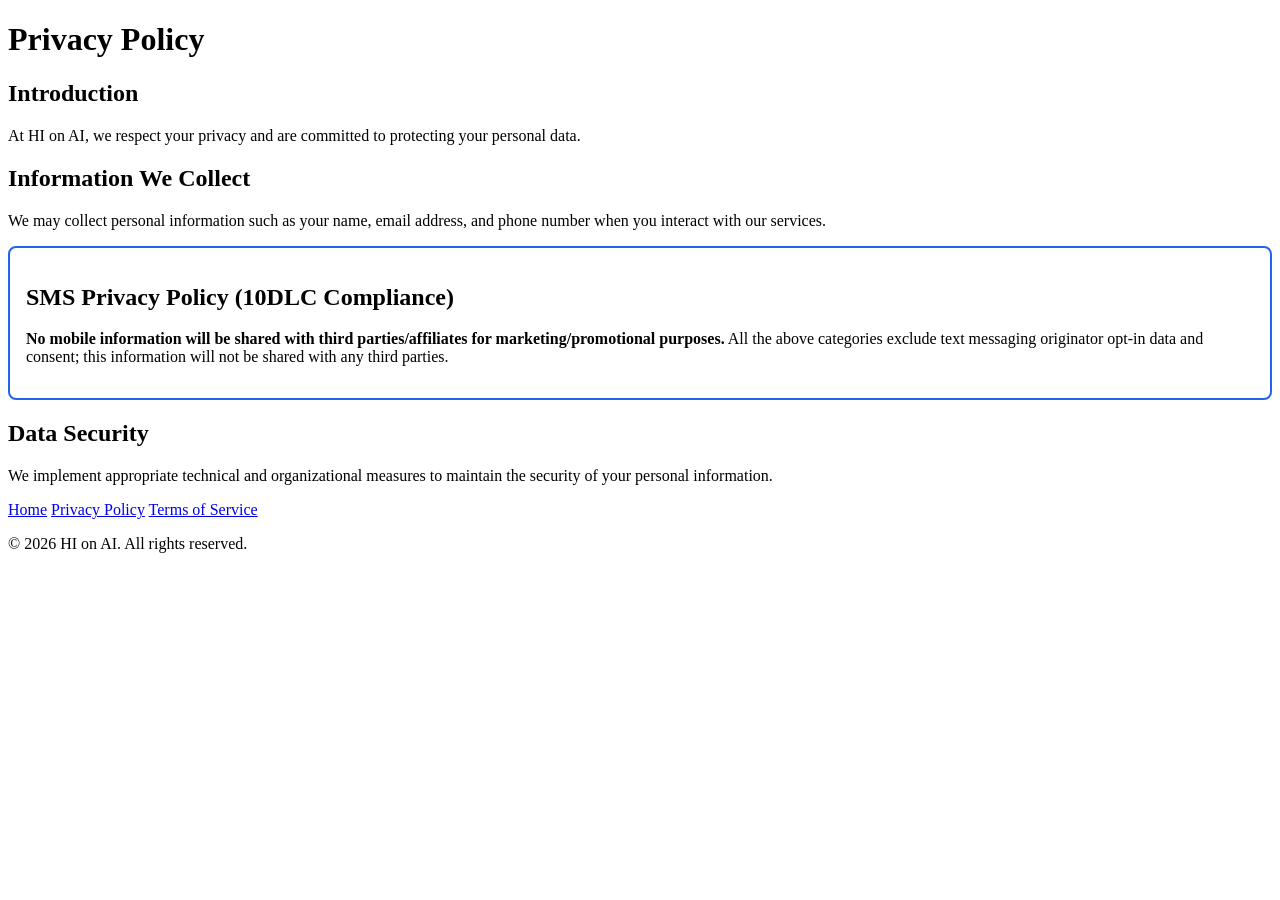
==== privacy.html @ c528cacb "first commit" ====
<!DOCTYPE html>
<html lang="en">
<head>
    <meta charset="UTF-8">
    <meta name="viewport" content="width=device-width, initial-scale=1.0">
    <title>Privacy Policy | HI on AI</title>
    <link rel="stylesheet" href="styles.css">
</head>
<body>
    <header>
        <div class="container">
            <h1>Privacy Policy</h1>
        </div>
    </header>

    <main class="container">
        <section class="legal-section">
            <h2>Introduction</h2>
            <p>At HI on AI, we respect your privacy and are committed to protecting your personal data.</p>
        </section>

        <section class="legal-section">
            <h2>Information We Collect</h2>
            <p>We may collect personal information such as your name, email address, and phone number when you interact with our services.</p>
        </section>

        <section class="legal-section" style="border: 2px solid #2563eb; padding: 1rem; border-radius: 0.5rem;">
            <h2>SMS Privacy Policy (10DLC Compliance)</h2>
            <p><strong>No mobile information will be shared with third parties/affiliates for marketing/promotional purposes.</strong> All the above categories exclude text messaging originator opt-in data and consent; this information will not be shared with any third parties.</p>
        </section>

        <section class="legal-section">
            <h2>Data Security</h2>
            <p>We implement appropriate technical and organizational measures to maintain the security of your personal information.</p>
        </section>
    </main>

    <footer>
        <div class="container">
            <nav>
                <a href="index.html">Home</a>
                <a href="privacy.html">Privacy Policy</a>
                <a href="terms.html">Terms of Service</a>
            </nav>
            <p>&copy; 2026 HI on AI. All rights reserved.</p>
        </div>
    </footer>
</body>
</html>
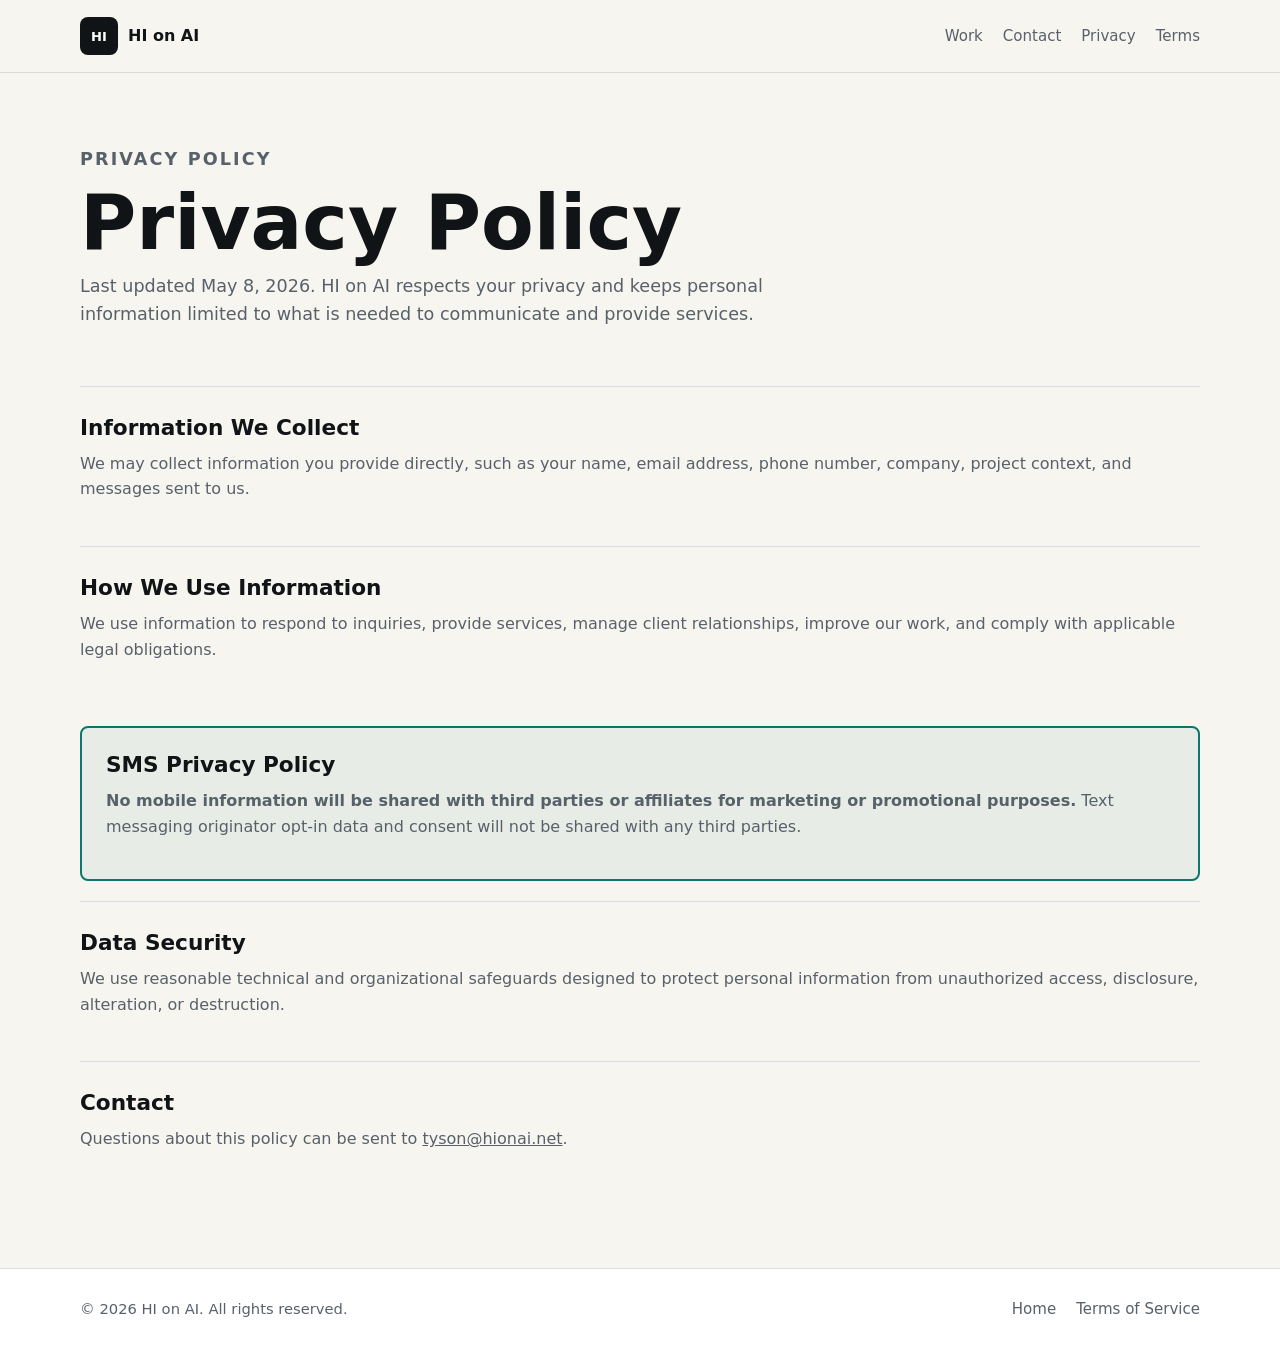
==== commit 5c3eab68: "Create GitHub Pages site" ====
--- a/privacy.html
+++ b/privacy.html
@@ -3,46 +3,70 @@
 <head>
     <meta charset="UTF-8">
     <meta name="viewport" content="width=device-width, initial-scale=1.0">
+    <meta name="description" content="HI on AI privacy policy.">
     <title>Privacy Policy | HI on AI</title>
     <link rel="stylesheet" href="styles.css">
 </head>
 <body>
-    <header>
-        <div class="container">
-            <h1>Privacy Policy</h1>
+    <header class="site-header">
+        <div class="container header-inner">
+            <a class="brand" href="index.html" aria-label="HI on AI home">
+                <span class="brand-mark" aria-hidden="true">HI</span>
+                <span>HI on AI</span>
+            </a>
+            <nav class="site-nav" aria-label="Primary navigation">
+                <a href="index.html#work">Work</a>
+                <a href="index.html#contact">Contact</a>
+                <a href="privacy.html">Privacy</a>
+                <a href="terms.html">Terms</a>
+            </nav>
         </div>
     </header>
 
-    <main class="container">
-        <section class="legal-section">
-            <h2>Introduction</h2>
-            <p>At HI on AI, we respect your privacy and are committed to protecting your personal data.</p>
+    <main class="legal-main">
+        <section class="page-hero">
+            <div class="container">
+                <p class="eyebrow">Privacy Policy</p>
+                <h1>Privacy Policy</h1>
+                <p>Last updated May 8, 2026. HI on AI respects your privacy and keeps personal information limited to what is needed to communicate and provide services.</p>
+            </div>
         </section>
 
-        <section class="legal-section">
-            <h2>Information We Collect</h2>
-            <p>We may collect personal information such as your name, email address, and phone number when you interact with our services.</p>
-        </section>
+        <div class="container">
+            <section class="legal-section">
+                <h2>Information We Collect</h2>
+                <p>We may collect information you provide directly, such as your name, email address, phone number, company, project context, and messages sent to us.</p>
+            </section>
 
-        <section class="legal-section" style="border: 2px solid #2563eb; padding: 1rem; border-radius: 0.5rem;">
-            <h2>SMS Privacy Policy (10DLC Compliance)</h2>
-            <p><strong>No mobile information will be shared with third parties/affiliates for marketing/promotional purposes.</strong> All the above categories exclude text messaging originator opt-in data and consent; this information will not be shared with any third parties.</p>
-        </section>
+            <section class="legal-section">
+                <h2>How We Use Information</h2>
+                <p>We use information to respond to inquiries, provide services, manage client relationships, improve our work, and comply with applicable legal obligations.</p>
+            </section>
 
-        <section class="legal-section">
-            <h2>Data Security</h2>
-            <p>We implement appropriate technical and organizational measures to maintain the security of your personal information.</p>
-        </section>
+            <section class="legal-section highlight">
+                <h2>SMS Privacy Policy</h2>
+                <p><strong>No mobile information will be shared with third parties or affiliates for marketing or promotional purposes.</strong> Text messaging originator opt-in data and consent will not be shared with any third parties.</p>
+            </section>
+
+            <section class="legal-section">
+                <h2>Data Security</h2>
+                <p>We use reasonable technical and organizational safeguards designed to protect personal information from unauthorized access, disclosure, alteration, or destruction.</p>
+            </section>
+
+            <section class="legal-section">
+                <h2>Contact</h2>
+                <p>Questions about this policy can be sent to <a href="mailto:tyson@hionai.net">tyson@hionai.net</a>.</p>
+            </section>
+        </div>
     </main>
 
-    <footer>
-        <div class="container">
-            <nav>
+    <footer class="site-footer">
+        <div class="container footer-inner">
+            <p>&copy; 2026 HI on AI. All rights reserved.</p>
+            <nav aria-label="Footer navigation">
                 <a href="index.html">Home</a>
-                <a href="privacy.html">Privacy Policy</a>
                 <a href="terms.html">Terms of Service</a>
             </nav>
-            <p>&copy; 2026 HI on AI. All rights reserved.</p>
         </div>
     </footer>
 </body>
--- a/styles.css
+++ b/styles.css
@@ -0,0 +1,413 @@
+:root {
+    --ink: #111416;
+    --muted: #58616a;
+    --line: #d9dee3;
+    --paper: #f7f5ef;
+    --surface: #ffffff;
+    --accent: #0f766e;
+    --accent-dark: #0b4f4a;
+    --gold: #c98b2c;
+    --rose: #b84f65;
+    --shadow: 0 18px 50px rgba(20, 28, 34, 0.12);
+}
+
+* {
+    box-sizing: border-box;
+}
+
+html {
+    scroll-behavior: smooth;
+}
+
+body {
+    margin: 0;
+    color: var(--ink);
+    background: var(--paper);
+    font-family: Inter, ui-sans-serif, system-ui, -apple-system, BlinkMacSystemFont, "Segoe UI", sans-serif;
+    line-height: 1.6;
+}
+
+a {
+    color: inherit;
+}
+
+.container {
+    width: min(1120px, calc(100% - 32px));
+    margin: 0 auto;
+}
+
+.site-header {
+    position: sticky;
+    top: 0;
+    z-index: 10;
+    background: rgba(247, 245, 239, 0.92);
+    border-bottom: 1px solid rgba(17, 20, 22, 0.12);
+    backdrop-filter: blur(18px);
+}
+
+.header-inner,
+.footer-inner,
+.contact-grid {
+    display: flex;
+    align-items: center;
+    justify-content: space-between;
+    gap: 24px;
+}
+
+.header-inner {
+    min-height: 72px;
+}
+
+.brand {
+    display: inline-flex;
+    align-items: center;
+    gap: 10px;
+    font-weight: 800;
+    text-decoration: none;
+    letter-spacing: 0;
+}
+
+.brand-mark {
+    display: grid;
+    width: 38px;
+    height: 38px;
+    place-items: center;
+    color: #ffffff;
+    background: var(--ink);
+    border-radius: 8px;
+    font-size: 0.82rem;
+}
+
+.site-nav,
+.site-footer nav {
+    display: flex;
+    align-items: center;
+    gap: 20px;
+    font-size: 0.94rem;
+}
+
+.site-nav a,
+.site-footer a {
+    color: var(--muted);
+    text-decoration: none;
+}
+
+.site-nav a:hover,
+.site-footer a:hover {
+    color: var(--ink);
+}
+
+.hero {
+    min-height: calc(100vh - 72px);
+    display: flex;
+    align-items: center;
+    padding: 70px 0;
+    background:
+        linear-gradient(120deg, rgba(15, 118, 110, 0.18), transparent 34%),
+        linear-gradient(300deg, rgba(184, 79, 101, 0.16), transparent 30%),
+        var(--paper);
+}
+
+.hero-grid {
+    display: grid;
+    grid-template-columns: minmax(0, 1.02fr) minmax(320px, 0.78fr);
+    align-items: center;
+    gap: 56px;
+}
+
+.eyebrow {
+    margin: 0 0 14px;
+    color: var(--accent-dark);
+    font-size: 0.78rem;
+    font-weight: 800;
+    letter-spacing: 0.12em;
+    text-transform: uppercase;
+}
+
+h1,
+h2,
+h3,
+p {
+    margin-top: 0;
+}
+
+h1 {
+    max-width: 820px;
+    margin-bottom: 22px;
+    font-size: clamp(3.35rem, 6.8vw, 6.65rem);
+    line-height: 0.95;
+    letter-spacing: 0;
+}
+
+h2 {
+    margin-bottom: 18px;
+    font-size: clamp(2rem, 3.8vw, 3.5rem);
+    line-height: 1.05;
+    letter-spacing: 0;
+}
+
+h3 {
+    margin-bottom: 12px;
+    font-size: 1.16rem;
+}
+
+.hero-lede {
+    max-width: 650px;
+    margin-bottom: 30px;
+    color: #38414a;
+    font-size: 1.22rem;
+}
+
+.hero-actions {
+    display: flex;
+    flex-wrap: wrap;
+    gap: 12px;
+}
+
+.button {
+    display: inline-flex;
+    min-height: 48px;
+    align-items: center;
+    justify-content: center;
+    padding: 0 18px;
+    border: 1px solid var(--ink);
+    border-radius: 8px;
+    font-weight: 800;
+    text-decoration: none;
+}
+
+.button.primary {
+    color: #ffffff;
+    background: var(--ink);
+}
+
+.button.secondary {
+    color: var(--ink);
+    background: rgba(255, 255, 255, 0.45);
+}
+
+.signal-panel {
+    position: relative;
+    overflow: hidden;
+    padding: 26px;
+    border: 1px solid rgba(17, 20, 22, 0.14);
+    border-radius: 8px;
+    background:
+        linear-gradient(135deg, rgba(255, 255, 255, 0.88), rgba(255, 255, 255, 0.68)),
+        repeating-linear-gradient(90deg, rgba(15, 118, 110, 0.08) 0 1px, transparent 1px 34px),
+        repeating-linear-gradient(0deg, rgba(17, 20, 22, 0.06) 0 1px, transparent 1px 34px);
+    box-shadow: var(--shadow);
+}
+
+.signal-topline {
+    display: flex;
+    align-items: center;
+    justify-content: space-between;
+    margin-bottom: 24px;
+    color: var(--muted);
+    font-size: 0.9rem;
+}
+
+.signal-topline strong {
+    color: var(--accent-dark);
+    font-size: 2rem;
+}
+
+.signal-bars {
+    display: grid;
+    grid-template-columns: repeat(6, 1fr);
+    align-items: end;
+    height: 190px;
+    gap: 12px;
+    margin-bottom: 24px;
+    padding: 14px;
+    border: 1px solid rgba(17, 20, 22, 0.1);
+    border-radius: 8px;
+    background: rgba(255, 255, 255, 0.58);
+}
+
+.signal-bars span {
+    height: var(--height);
+    min-height: 36px;
+    border-radius: 6px 6px 2px 2px;
+    background: linear-gradient(180deg, var(--accent), var(--gold));
+}
+
+.signal-list {
+    display: grid;
+    gap: 10px;
+}
+
+.signal-list p {
+    display: grid;
+    gap: 2px;
+    margin: 0;
+    padding: 14px;
+    border: 1px solid rgba(17, 20, 22, 0.1);
+    border-radius: 8px;
+    background: rgba(255, 255, 255, 0.7);
+}
+
+.signal-list span {
+    color: var(--muted);
+    font-size: 0.92rem;
+}
+
+.section {
+    padding: 86px 0;
+    background: var(--surface);
+}
+
+.section-heading {
+    max-width: 760px;
+    margin-bottom: 28px;
+}
+
+.feature-grid {
+    display: grid;
+    grid-template-columns: repeat(3, minmax(0, 1fr));
+    gap: 16px;
+}
+
+.feature-card {
+    min-height: 220px;
+    padding: 24px;
+    border: 1px solid var(--line);
+    border-radius: 8px;
+    background: #ffffff;
+}
+
+.feature-card p,
+.legal-section p,
+.legal-section li {
+    color: var(--muted);
+}
+
+.contact-band {
+    padding: 74px 0;
+    color: #ffffff;
+    background: var(--accent-dark);
+}
+
+.contact-band .eyebrow {
+    color: #b8fff5;
+}
+
+.contact-band h2 {
+    max-width: 720px;
+    margin-bottom: 0;
+}
+
+.contact-link {
+    flex: 0 0 auto;
+    padding: 14px 18px;
+    border: 1px solid rgba(255, 255, 255, 0.46);
+    border-radius: 8px;
+    color: #ffffff;
+    font-weight: 800;
+    text-decoration: none;
+}
+
+.site-footer {
+    padding: 28px 0;
+    color: var(--muted);
+    background: #ffffff;
+    border-top: 1px solid var(--line);
+    font-size: 0.92rem;
+}
+
+.site-footer p {
+    margin: 0;
+}
+
+.page-hero {
+    padding: 72px 0 40px;
+}
+
+.page-hero h1 {
+    margin-bottom: 12px;
+    font-size: clamp(2.7rem, 6vw, 5.4rem);
+}
+
+.page-hero p {
+    max-width: 760px;
+    color: var(--muted);
+    font-size: 1.1rem;
+}
+
+.legal-main {
+    padding-bottom: 72px;
+}
+
+.legal-section {
+    padding: 28px 0;
+    border-top: 1px solid var(--line);
+}
+
+.legal-section.highlight {
+    margin: 20px 0;
+    padding: 24px;
+    border: 2px solid var(--accent);
+    border-radius: 8px;
+    background: rgba(15, 118, 110, 0.07);
+}
+
+.legal-section h2 {
+    margin-bottom: 10px;
+    font-size: 1.35rem;
+    line-height: 1.2;
+}
+
+@media (max-width: 820px) {
+    .header-inner,
+    .footer-inner,
+    .contact-grid {
+        align-items: flex-start;
+        flex-direction: column;
+    }
+
+    .site-nav,
+    .site-footer nav {
+        flex-wrap: wrap;
+        gap: 14px;
+    }
+
+    .hero {
+        min-height: auto;
+        padding: 48px 0;
+    }
+
+    .hero-grid,
+    .feature-grid {
+        grid-template-columns: 1fr;
+    }
+
+    h1 {
+        font-size: clamp(3rem, 16vw, 4.65rem);
+    }
+
+    .signal-panel {
+        padding: 18px;
+    }
+}
+
+@media (max-width: 520px) {
+    .container {
+        width: min(100% - 24px, 1120px);
+    }
+
+    .site-nav {
+        font-size: 0.88rem;
+    }
+
+    .hero-actions,
+    .button,
+    .contact-link {
+        width: 100%;
+    }
+
+    .signal-bars {
+        gap: 8px;
+        height: 150px;
+    }
+}
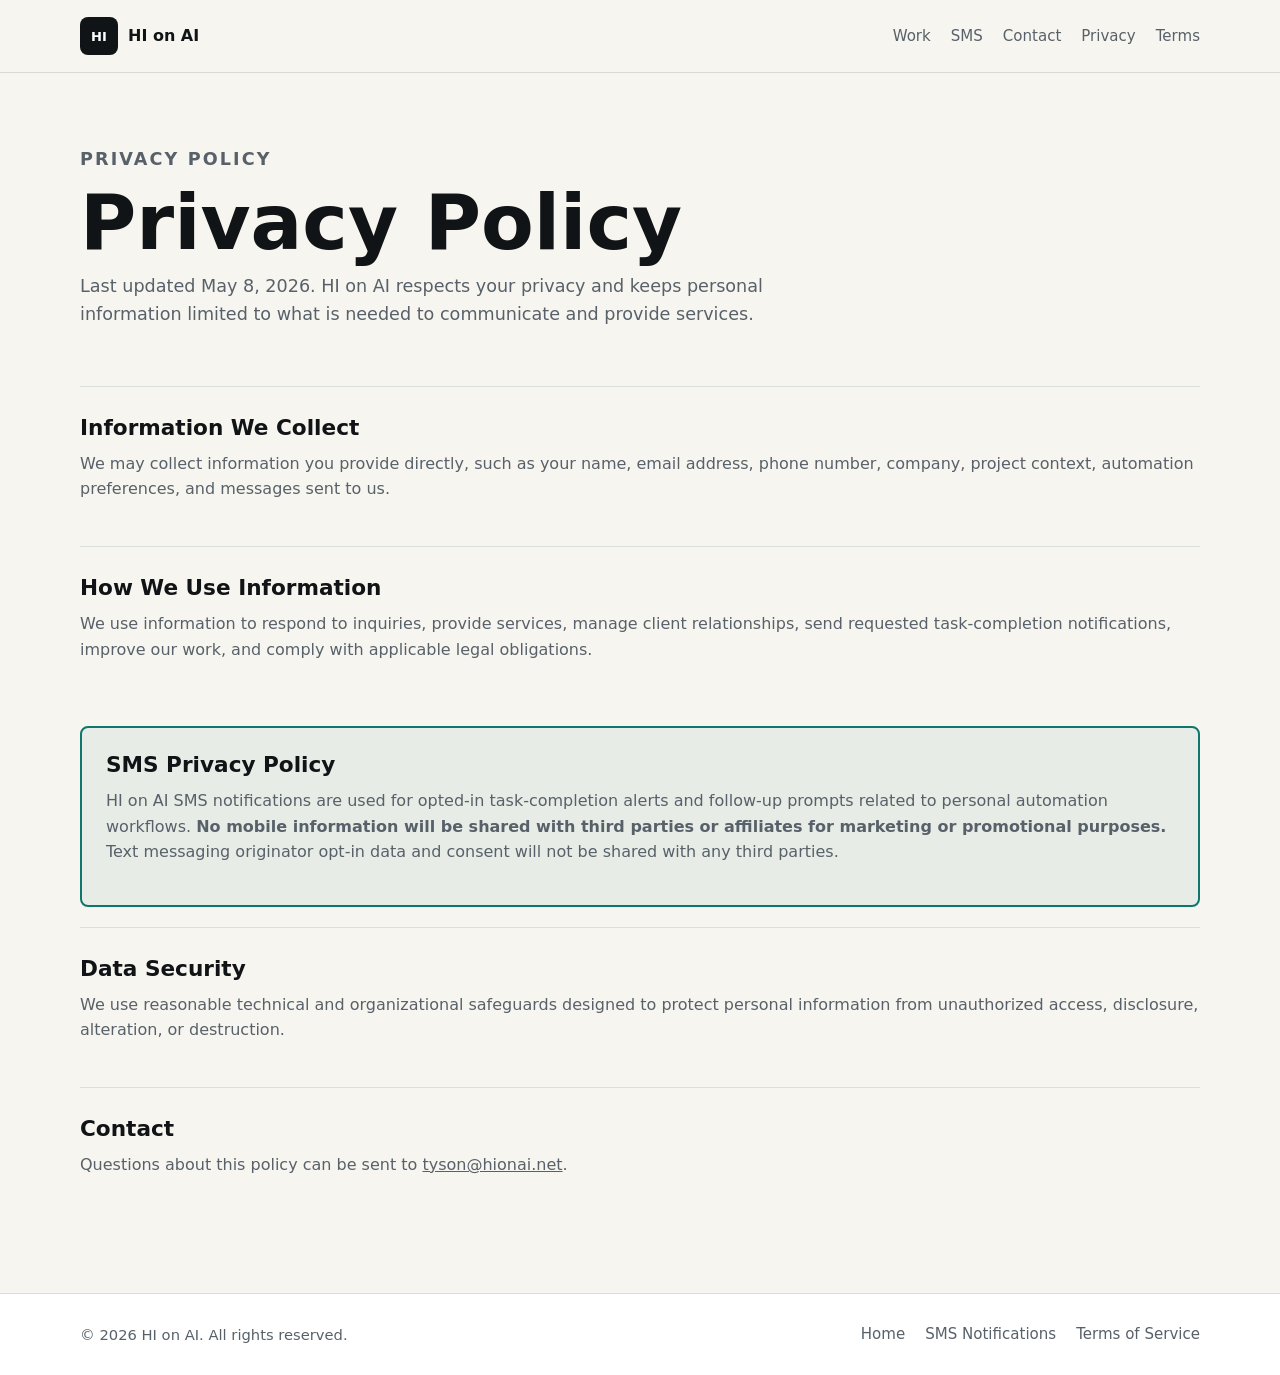
==== commit 23161f7d: "Add SMS notification compliance page" ====
--- a/privacy.html
+++ b/privacy.html
@@ -16,6 +16,7 @@
             </a>
             <nav class="site-nav" aria-label="Primary navigation">
                 <a href="index.html#work">Work</a>
+                <a href="sms.html">SMS</a>
                 <a href="index.html#contact">Contact</a>
                 <a href="privacy.html">Privacy</a>
                 <a href="terms.html">Terms</a>
@@ -35,17 +36,17 @@
         <div class="container">
             <section class="legal-section">
                 <h2>Information We Collect</h2>
-                <p>We may collect information you provide directly, such as your name, email address, phone number, company, project context, and messages sent to us.</p>
+                <p>We may collect information you provide directly, such as your name, email address, phone number, company, project context, automation preferences, and messages sent to us.</p>
             </section>
 
             <section class="legal-section">
                 <h2>How We Use Information</h2>
-                <p>We use information to respond to inquiries, provide services, manage client relationships, improve our work, and comply with applicable legal obligations.</p>
+                <p>We use information to respond to inquiries, provide services, manage client relationships, send requested task-completion notifications, improve our work, and comply with applicable legal obligations.</p>
             </section>
 
             <section class="legal-section highlight">
                 <h2>SMS Privacy Policy</h2>
-                <p><strong>No mobile information will be shared with third parties or affiliates for marketing or promotional purposes.</strong> Text messaging originator opt-in data and consent will not be shared with any third parties.</p>
+                <p>HI on AI SMS notifications are used for opted-in task-completion alerts and follow-up prompts related to personal automation workflows. <strong>No mobile information will be shared with third parties or affiliates for marketing or promotional purposes.</strong> Text messaging originator opt-in data and consent will not be shared with any third parties.</p>
             </section>
 
             <section class="legal-section">
@@ -65,6 +66,7 @@
             <p>&copy; 2026 HI on AI. All rights reserved.</p>
             <nav aria-label="Footer navigation">
                 <a href="index.html">Home</a>
+                <a href="sms.html">SMS Notifications</a>
                 <a href="terms.html">Terms of Service</a>
             </nav>
         </div>
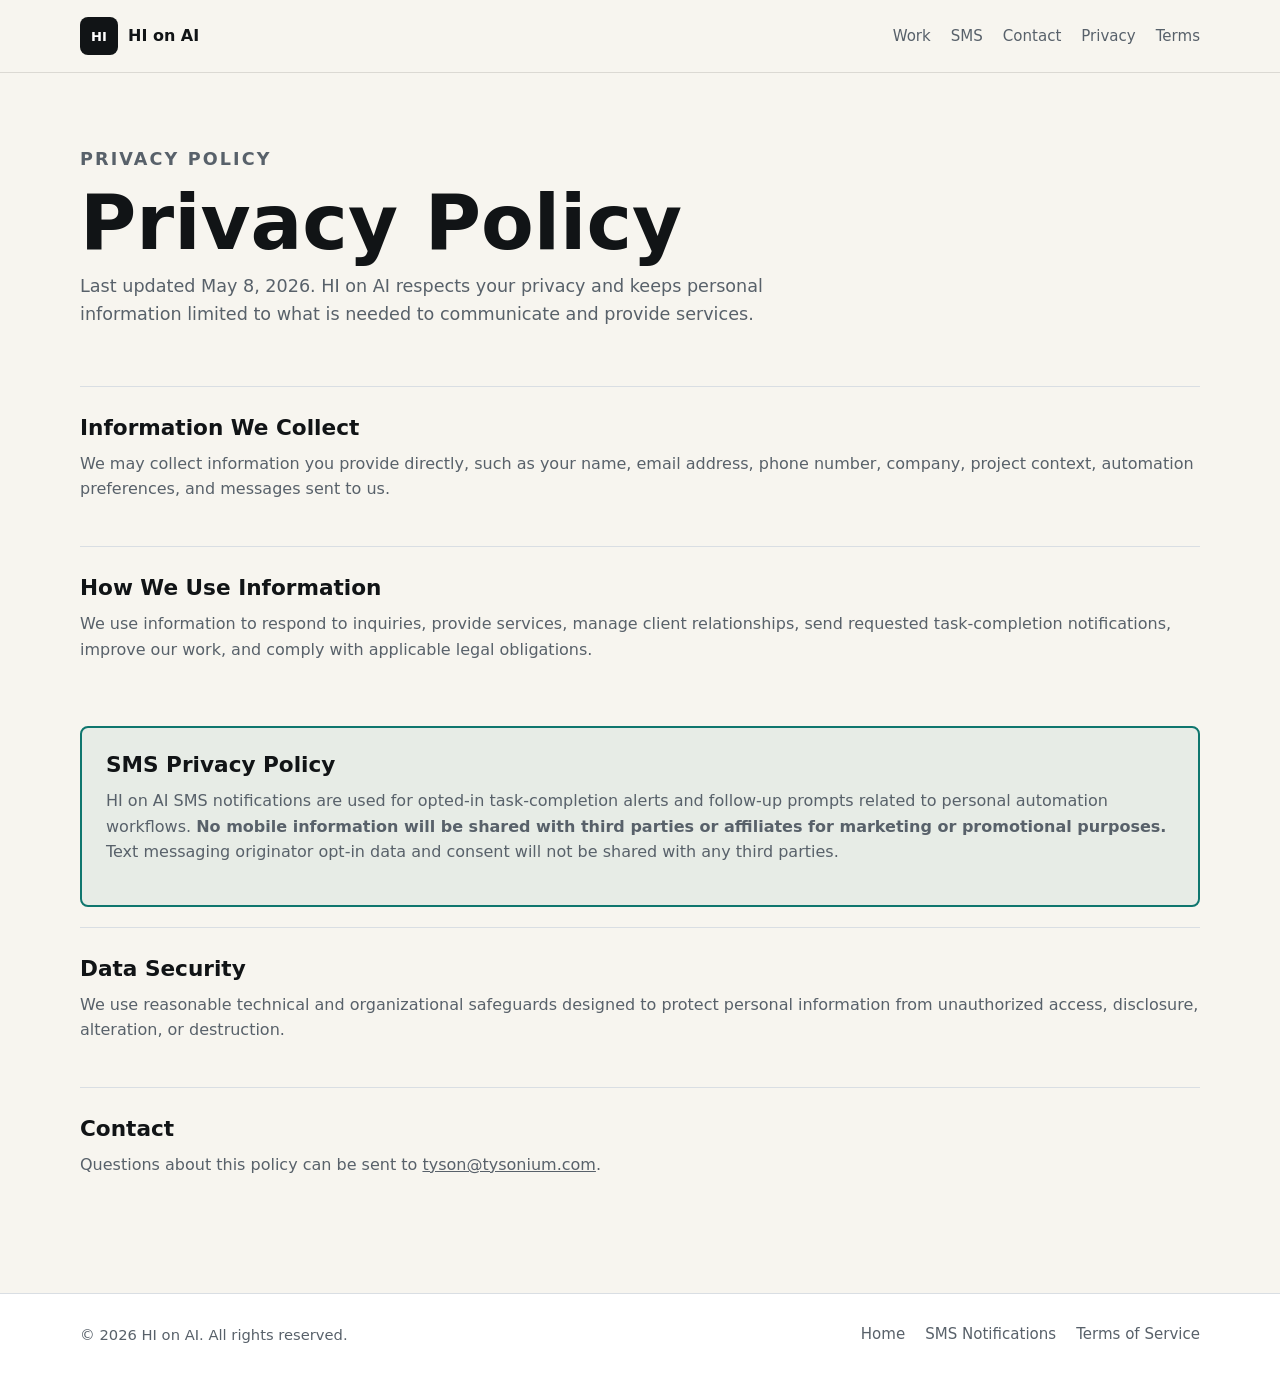
==== commit 27b48a33: "update email" ====
--- a/privacy.html
+++ b/privacy.html
@@ -56,7 +56,7 @@
 
             <section class="legal-section">
                 <h2>Contact</h2>
-                <p>Questions about this policy can be sent to <a href="mailto:tyson@hionai.net">tyson@hionai.net</a>.</p>
+                <p>Questions about this policy can be sent to <a href="mailto:tyson@tysonium.com">tyson@tysonium.com</a>.</p>
             </section>
         </div>
     </main>
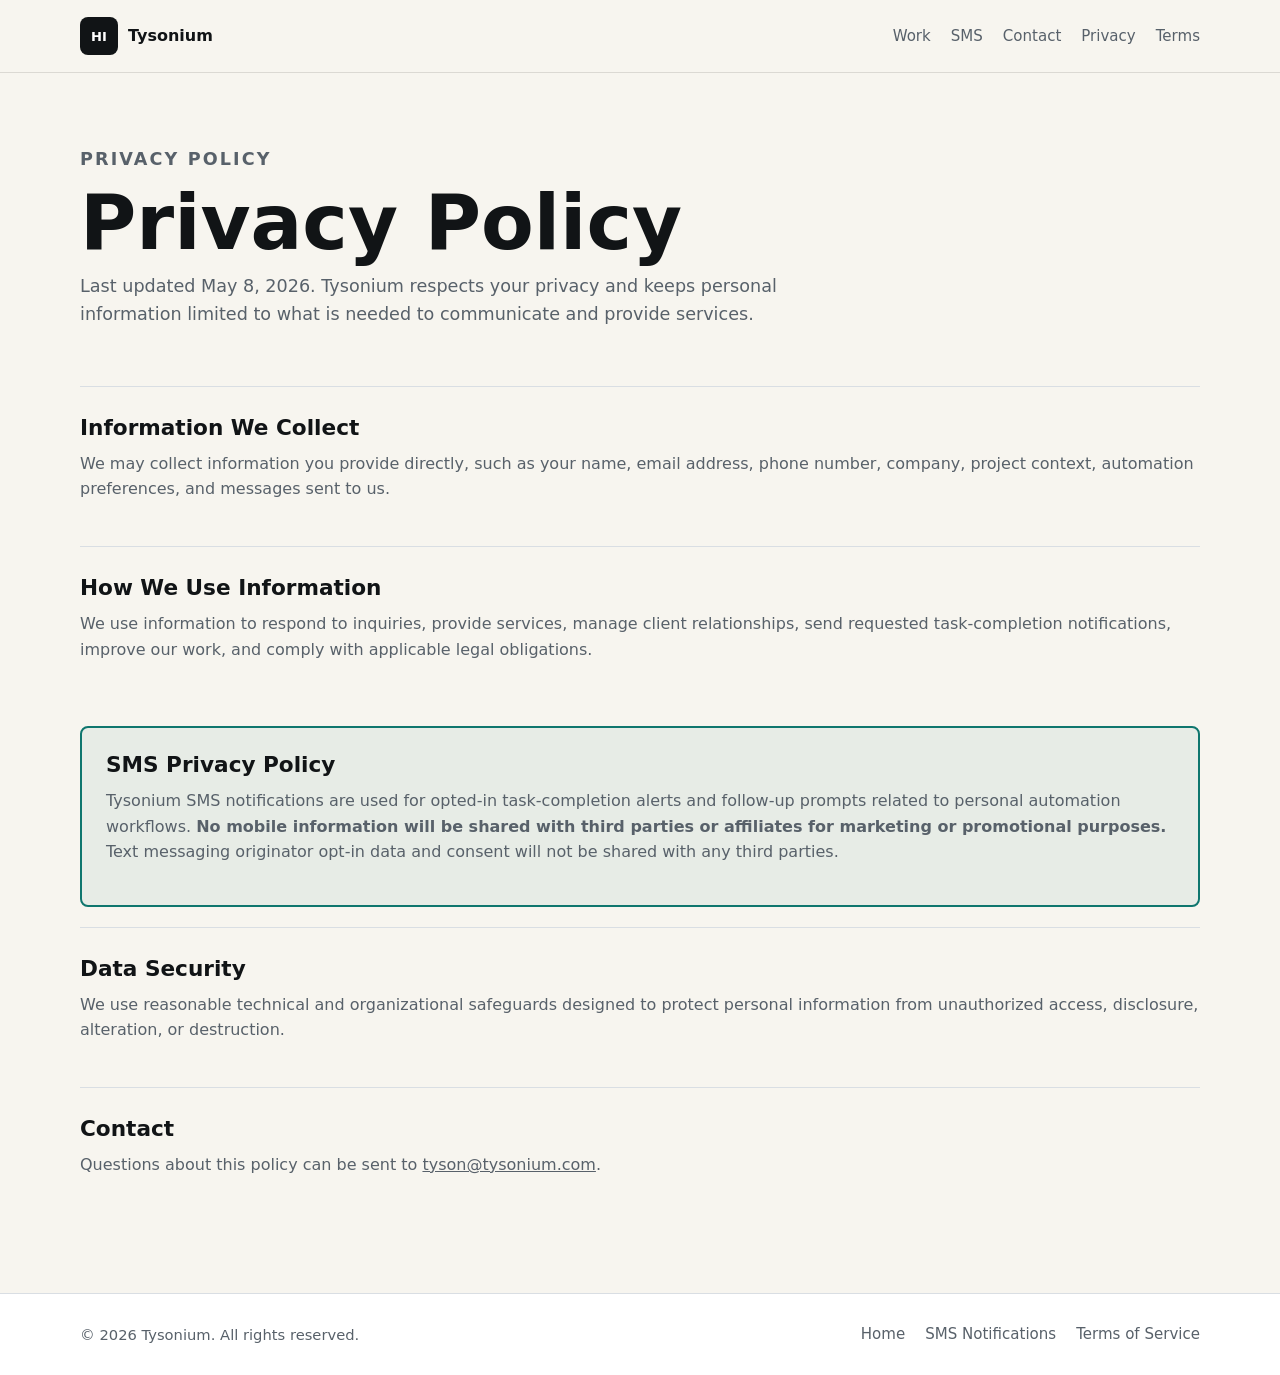
==== commit 7b4f7433: "compliance changes" ====
--- a/privacy.html
+++ b/privacy.html
@@ -3,16 +3,16 @@
 <head>
     <meta charset="UTF-8">
     <meta name="viewport" content="width=device-width, initial-scale=1.0">
-    <meta name="description" content="HI on AI privacy policy.">
-    <title>Privacy Policy | HI on AI</title>
+    <meta name="description" content="Tysonium privacy policy.">
+    <title>Privacy Policy | Tysonium</title>
     <link rel="stylesheet" href="styles.css">
 </head>
 <body>
     <header class="site-header">
         <div class="container header-inner">
-            <a class="brand" href="index.html" aria-label="HI on AI home">
+            <a class="brand" href="index.html" aria-label="Tysonium home">
                 <span class="brand-mark" aria-hidden="true">HI</span>
-                <span>HI on AI</span>
+                <span>Tysonium</span>
             </a>
             <nav class="site-nav" aria-label="Primary navigation">
                 <a href="index.html#work">Work</a>
@@ -29,7 +29,7 @@
             <div class="container">
                 <p class="eyebrow">Privacy Policy</p>
                 <h1>Privacy Policy</h1>
-                <p>Last updated May 8, 2026. HI on AI respects your privacy and keeps personal information limited to what is needed to communicate and provide services.</p>
+                <p>Last updated May 8, 2026. Tysonium respects your privacy and keeps personal information limited to what is needed to communicate and provide services.</p>
             </div>
         </section>
 
@@ -46,7 +46,7 @@
 
             <section class="legal-section highlight">
                 <h2>SMS Privacy Policy</h2>
-                <p>HI on AI SMS notifications are used for opted-in task-completion alerts and follow-up prompts related to personal automation workflows. <strong>No mobile information will be shared with third parties or affiliates for marketing or promotional purposes.</strong> Text messaging originator opt-in data and consent will not be shared with any third parties.</p>
+                <p>Tysonium SMS notifications are used for opted-in task-completion alerts and follow-up prompts related to personal automation workflows. <strong>No mobile information will be shared with third parties or affiliates for marketing or promotional purposes.</strong> Text messaging originator opt-in data and consent will not be shared with any third parties.</p>
             </section>
 
             <section class="legal-section">
@@ -63,7 +63,7 @@
 
     <footer class="site-footer">
         <div class="container footer-inner">
-            <p>&copy; 2026 HI on AI. All rights reserved.</p>
+            <p>&copy; 2026 Tysonium. All rights reserved.</p>
             <nav aria-label="Footer navigation">
                 <a href="index.html">Home</a>
                 <a href="sms.html">SMS Notifications</a>
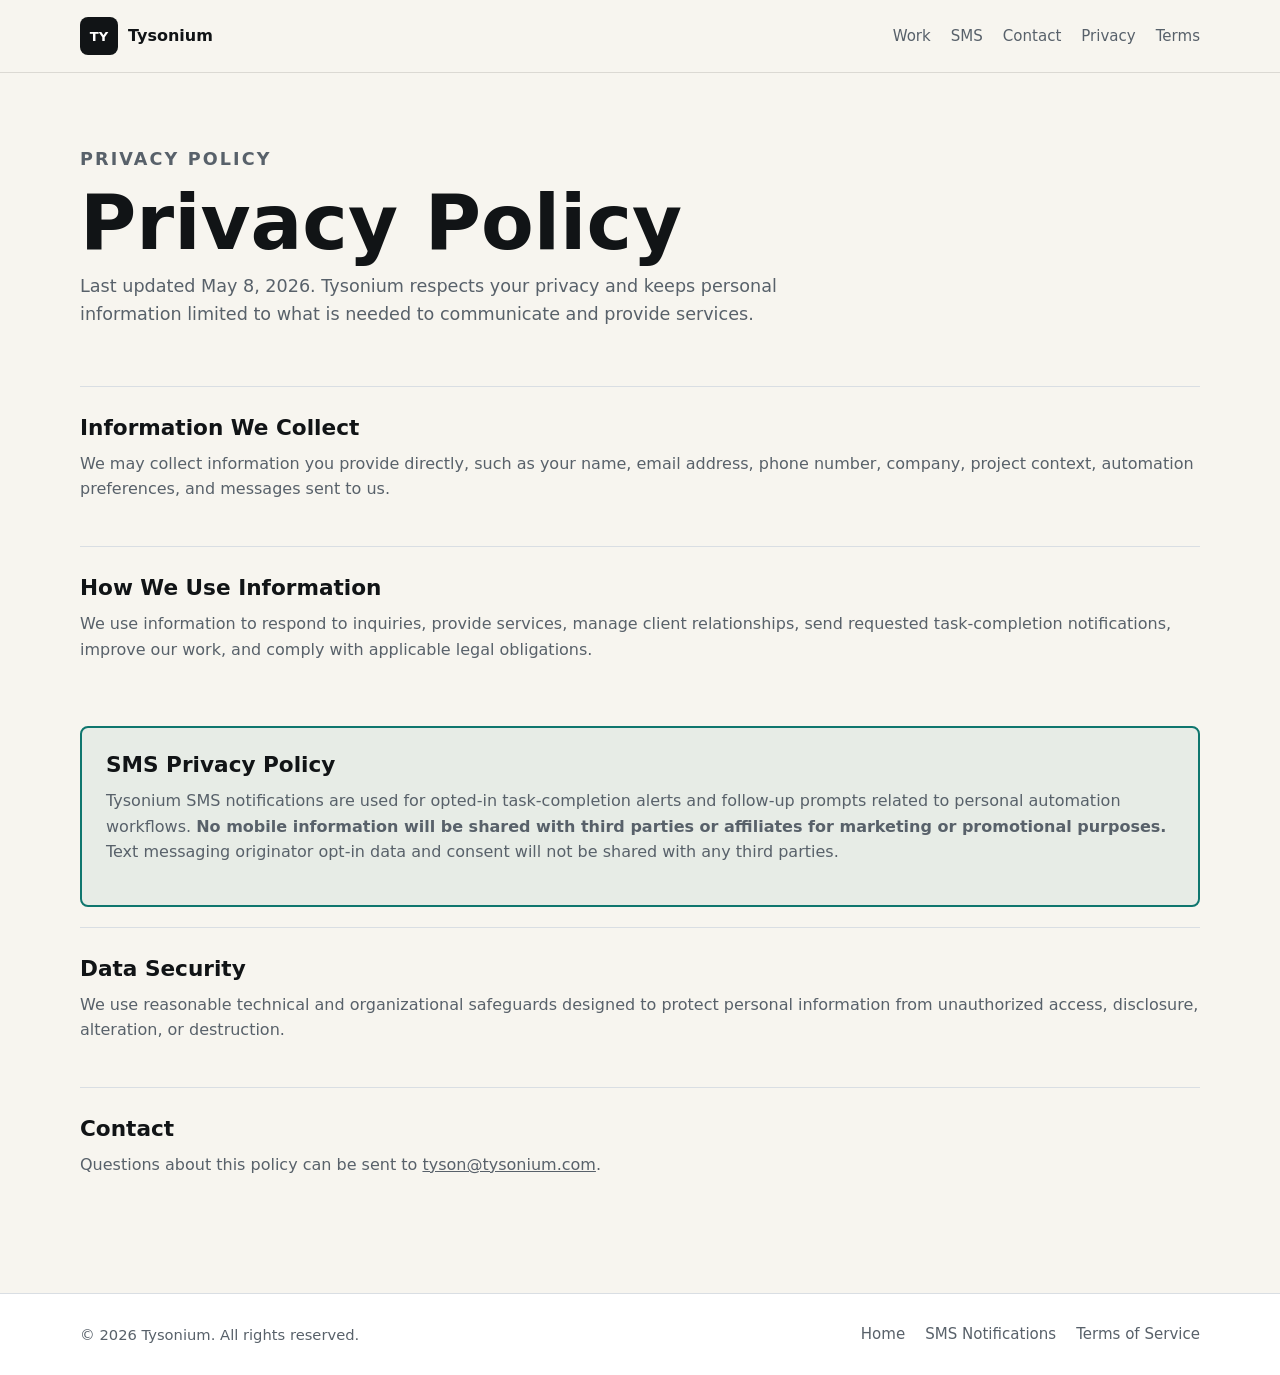
==== commit 03953bbc: "refined" ====
--- a/privacy.html
+++ b/privacy.html
@@ -11,7 +11,7 @@
     <header class="site-header">
         <div class="container header-inner">
             <a class="brand" href="index.html" aria-label="Tysonium home">
-                <span class="brand-mark" aria-hidden="true">HI</span>
+                <span class="brand-mark" aria-hidden="true">TY</span>
                 <span>Tysonium</span>
             </a>
             <nav class="site-nav" aria-label="Primary navigation">
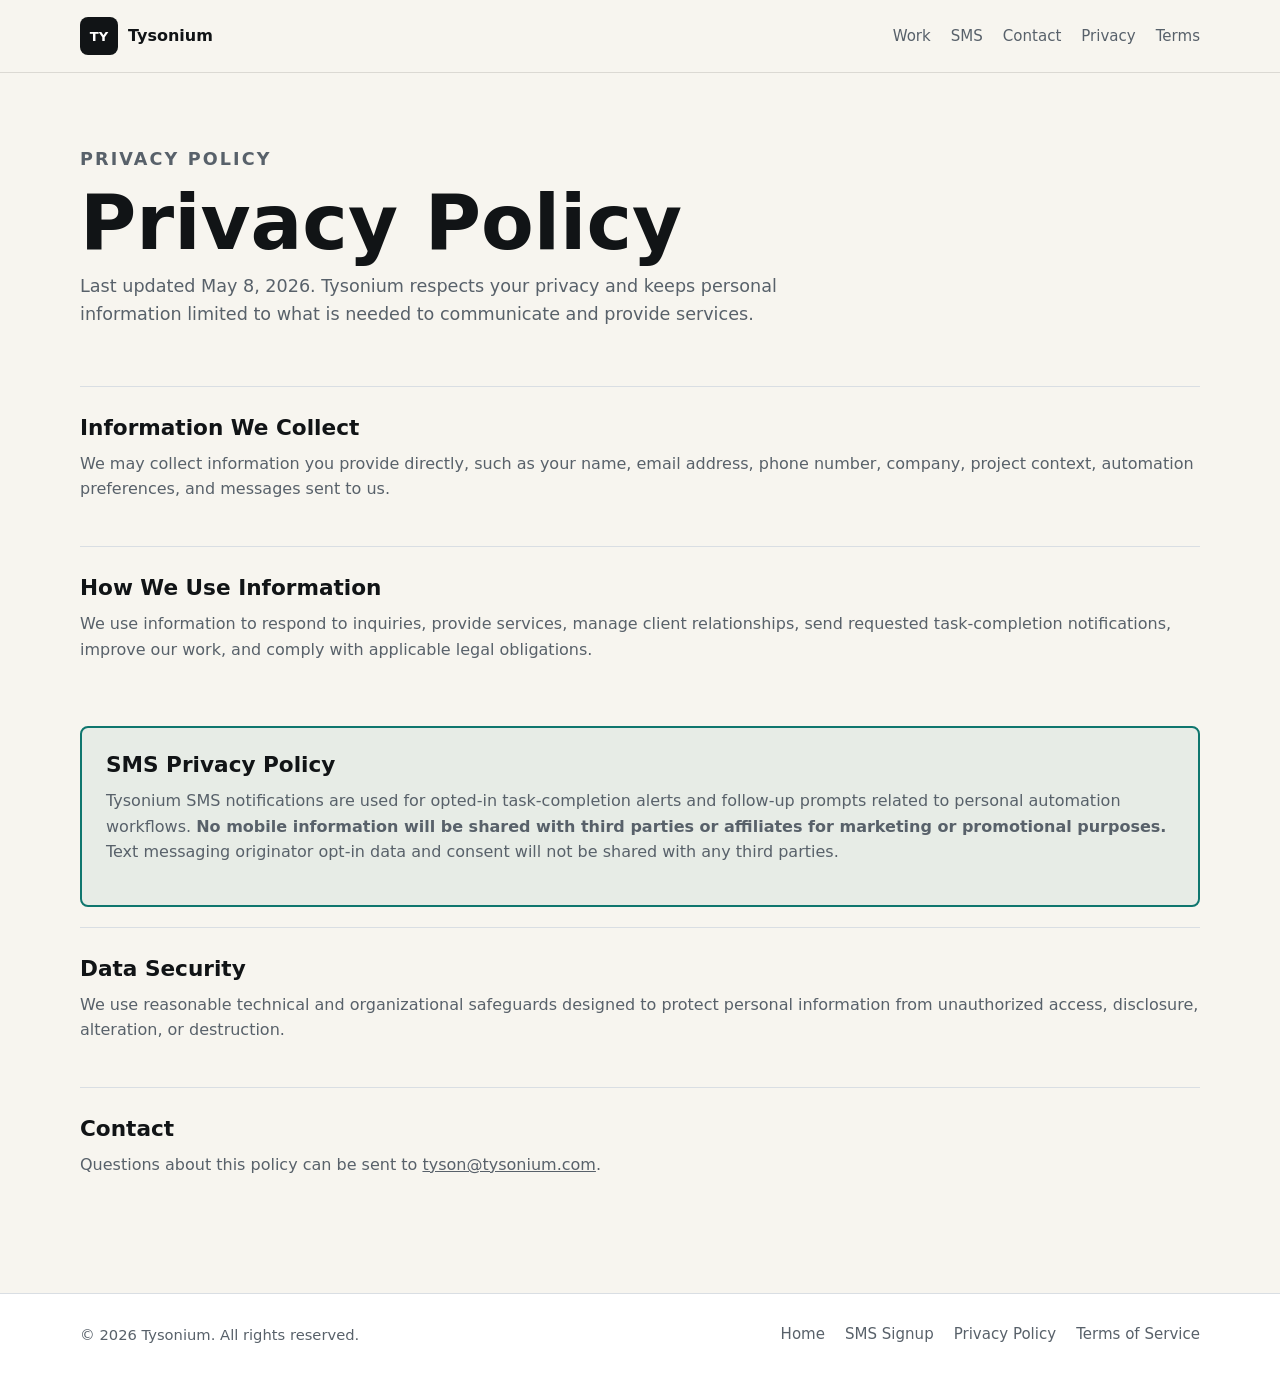
==== commit 3eef7520: "Add A2P SMS signup form and update Terms of Service with carrier liability disclaimer" ====
--- a/privacy.html
+++ b/privacy.html
@@ -66,7 +66,8 @@
             <p>&copy; 2026 Tysonium. All rights reserved.</p>
             <nav aria-label="Footer navigation">
                 <a href="index.html">Home</a>
-                <a href="sms.html">SMS Notifications</a>
+                <a href="sms-signup.html">SMS Signup</a>
+                <a href="privacy.html">Privacy Policy</a>
                 <a href="terms.html">Terms of Service</a>
             </nav>
         </div>
--- a/styles.css
+++ b/styles.css
@@ -411,3 +411,109 @@
         height: 150px;
     }
 }
+
+/* Form and Signup Page Styles */
+.signup-card {
+    max-width: 580px;
+    margin: 40px auto 0;
+    padding: 40px;
+    border: 1px solid var(--line);
+    border-radius: 12px;
+    background: var(--surface);
+    box-shadow: var(--shadow);
+}
+
+.signup-form {
+    display: grid;
+    gap: 24px;
+}
+
+.form-group {
+    display: grid;
+    gap: 8px;
+}
+
+.form-label {
+    font-size: 0.8rem;
+    font-weight: 800;
+    letter-spacing: 0.05em;
+    text-transform: uppercase;
+    color: var(--ink);
+}
+
+.form-input {
+    width: 100%;
+    height: 48px;
+    padding: 0 16px;
+    border: 1px solid var(--line);
+    border-radius: 8px;
+    background: #ffffff;
+    font-family: inherit;
+    font-size: 1rem;
+    color: var(--ink);
+    transition: border-color 0.2s, box-shadow 0.2s;
+}
+
+.form-input:focus {
+    outline: none;
+    border-color: var(--accent);
+    box-shadow: 0 0 0 3px rgba(15, 118, 110, 0.15);
+}
+
+.checkbox-group {
+    display: flex;
+    align-items: flex-start;
+    gap: 12px;
+}
+
+.checkbox-input {
+    margin-top: 5px;
+    flex: 0 0 auto;
+    width: 18px;
+    height: 18px;
+    border: 1px solid var(--line);
+    border-radius: 4px;
+    accent-color: var(--accent);
+    cursor: pointer;
+}
+
+.checkbox-label {
+    font-size: 0.88rem;
+    line-height: 1.45;
+    color: var(--muted);
+    user-select: none;
+}
+
+.form-links {
+    margin-top: 8px;
+    text-align: center;
+    font-size: 0.88rem;
+    color: var(--muted);
+}
+
+.form-links a {
+    color: var(--accent);
+    text-decoration: underline;
+    font-weight: 600;
+    transition: color 0.15s;
+}
+
+.form-links a:hover {
+    color: var(--accent-dark);
+}
+
+.form-actions {
+    margin-top: 10px;
+}
+
+.form-actions button {
+    width: 100%;
+    cursor: pointer;
+    font-family: inherit;
+    transition: background-color 0.2s, border-color 0.2s;
+}
+
+.form-actions button:hover {
+    background: var(--accent-dark);
+    border-color: var(--accent-dark);
+}
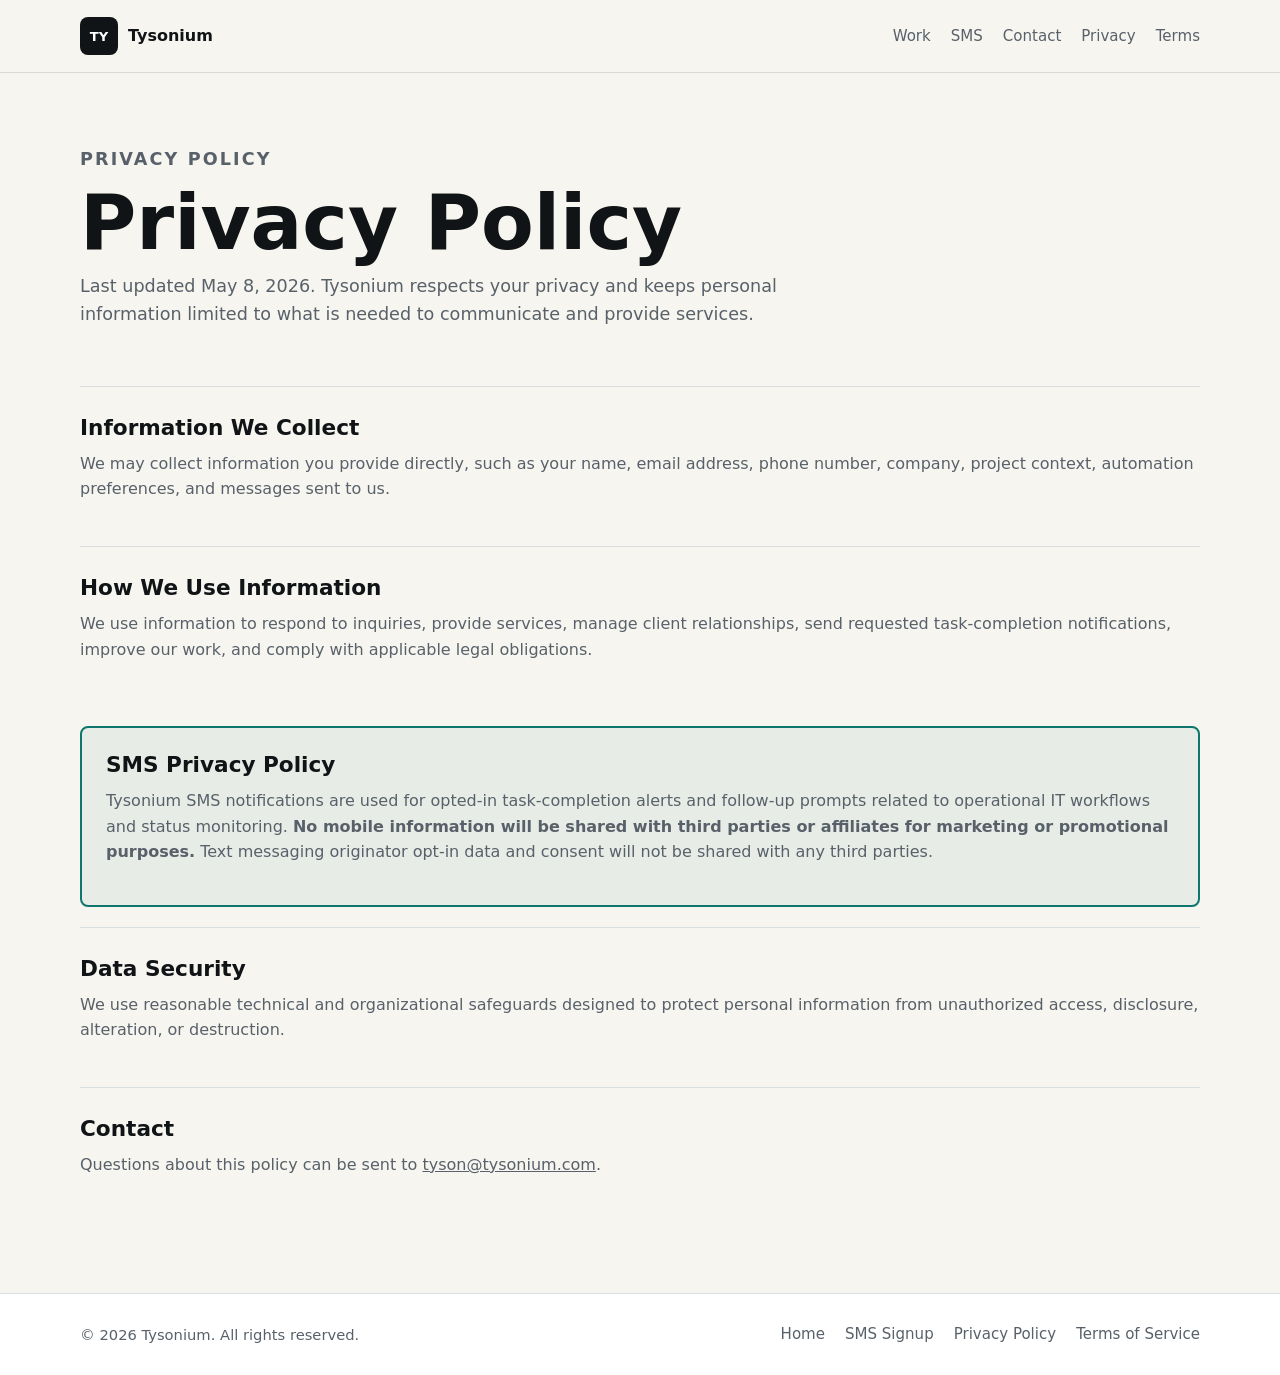
==== commit 3d02f4e2: "Standardize all legal and SMS terms around B2B IT operational status alerts and remove personal/sing" ====
--- a/privacy.html
+++ b/privacy.html
@@ -46,7 +46,7 @@
 
             <section class="legal-section highlight">
                 <h2>SMS Privacy Policy</h2>
-                <p>Tysonium SMS notifications are used for opted-in task-completion alerts and follow-up prompts related to personal automation workflows. <strong>No mobile information will be shared with third parties or affiliates for marketing or promotional purposes.</strong> Text messaging originator opt-in data and consent will not be shared with any third parties.</p>
+                <p>Tysonium SMS notifications are used for opted-in task-completion alerts and follow-up prompts related to operational IT workflows and status monitoring. <strong>No mobile information will be shared with third parties or affiliates for marketing or promotional purposes.</strong> Text messaging originator opt-in data and consent will not be shared with any third parties.</p>
             </section>
 
             <section class="legal-section">
